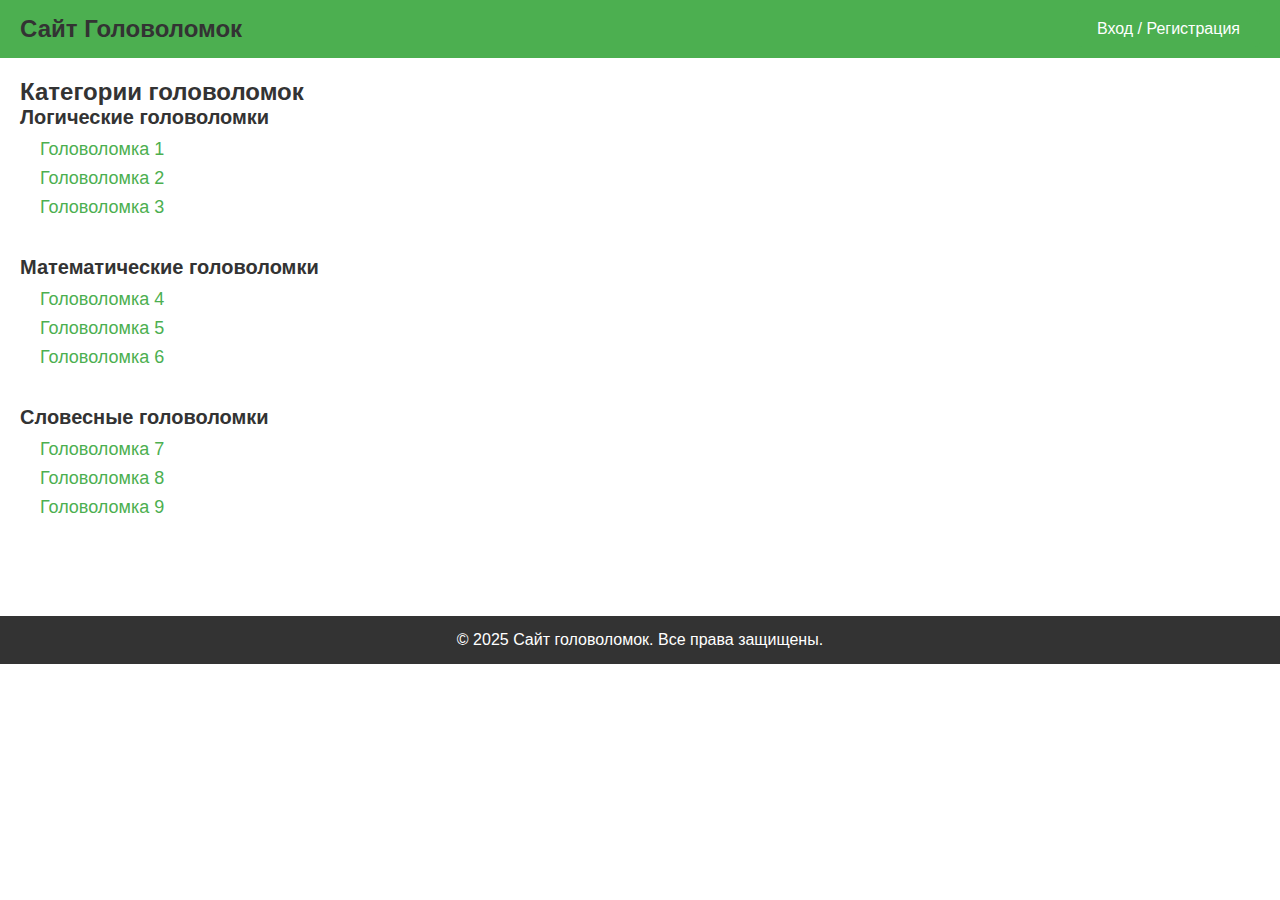
==== index.html @ 4c7f18eb "st" ====
<!DOCTYPE html>
<html lang="ru">
<head>
    <meta charset="UTF-8">
    <meta name="viewport" content="width=device-width, initial-scale=1.0">
    <title>Сайт головоломок</title>
    <link rel="stylesheet" href="start.css">
</head>
<body>
    <header>
        <div class="navbar">
            <h1>Сайт Головоломок</h1>
            <nav>
                <ul>
                    <!-- Кнопка, которая ведет либо на страницу входа, либо на страницу регистрации -->
                    <li><a href="registration.html" class="auth-btn">Вход / Регистрация</a></li>
                </ul>
            </nav>
        </div>
    </header>

    <main>
        <section class="categories">
            <h2>Категории головоломок</h2>
            <div class="category" id="logic">
                <h3>Логические головоломки</h3>
                <ul>
                    <li><a href="puzzle1.html">Головоломка 1</a></li>
                    <li><a href="puzzle2.html">Головоломка 2</a></li>
                    <li><a href="puzzle3.html">Головоломка 3</a></li>
                </ul>
            </div>

            <div class="category" id="math">
                <h3>Математические головоломки</h3>
                <ul>
                    <li><a href="puzzle4.html">Головоломка 4</a></li>
                    <li><a href="puzzle5.html">Головоломка 5</a></li>
                    <li><a href="puzzle6.html">Головоломка 6</a></li>
                </ul>
            </div>

            <div class="category" id="word">
                <h3>Словесные головоломки</h3>
                <ul>
                    <li><a href="puzzle7.html">Головоломка 7</a></li>
                    <li><a href="puzzle8.html">Головоломка 8</a></li>
                    <li><a href="puzzle9.html">Головоломка 9</a></li>
                </ul>
            </div>
        </section>
    </main>

    <footer>
        <p>&copy; 2025 Сайт головоломок. Все права защищены.</p>
    </footer>
</body>
</html>
---- start.css ----
/* Общие стили */
* {
    margin: 0;
    padding: 0;
    box-sizing: border-box;
    font-family: Arial, sans-serif;
}

/* Стили для заголовков */
h1, h2, h3 {
    color: #333;
}

/* Шапка сайта */
header {
    background-color: #4CAF50;
    color: white;
    padding: 15px 0;
}

.navbar {
    display: flex;
    justify-content: space-between;
    align-items: center;
    padding: 0 20px;
}

.navbar h1 {
    font-size: 24px;
}

nav ul {
    list-style-type: none;
}

nav ul li {
    display: inline-block;
    margin-left: 20px;
}

/* Кнопка входа / регистрации */
.auth-btn {
    background-color: #4CAF50;
    color: white;
    padding: 10px 20px;
    font-size: 16px;
    text-decoration: none;
    border: none;
    cursor: pointer;
    transition: background-color 0.3s;
    border-radius: 5px;
}

.auth-btn:hover {
    background-color: #45a049;
}

/* Основной контент */
main {
    padding: 20px;
}

.categories {
    display: flex;
    flex-direction: column;
}

.category {
    margin-bottom: 30px;
}

.category h3 {
    font-size: 20px;
    margin-bottom: 10px;
}

.category ul {
    list-style-type: none;
    padding-left: 20px;
}

.category ul li {
    margin-bottom: 8px;
}

.category ul li a {
    text-decoration: none;
    color: #4CAF50;
    font-size: 18px;
    transition: color 0.3s;
}

.category ul li a:hover {
    color: #333;
}

/* Подвал */
footer {
    background-color: #333;
    color: white;
    text-align: center;
    padding: 15px;
    margin-top: 40px;
}
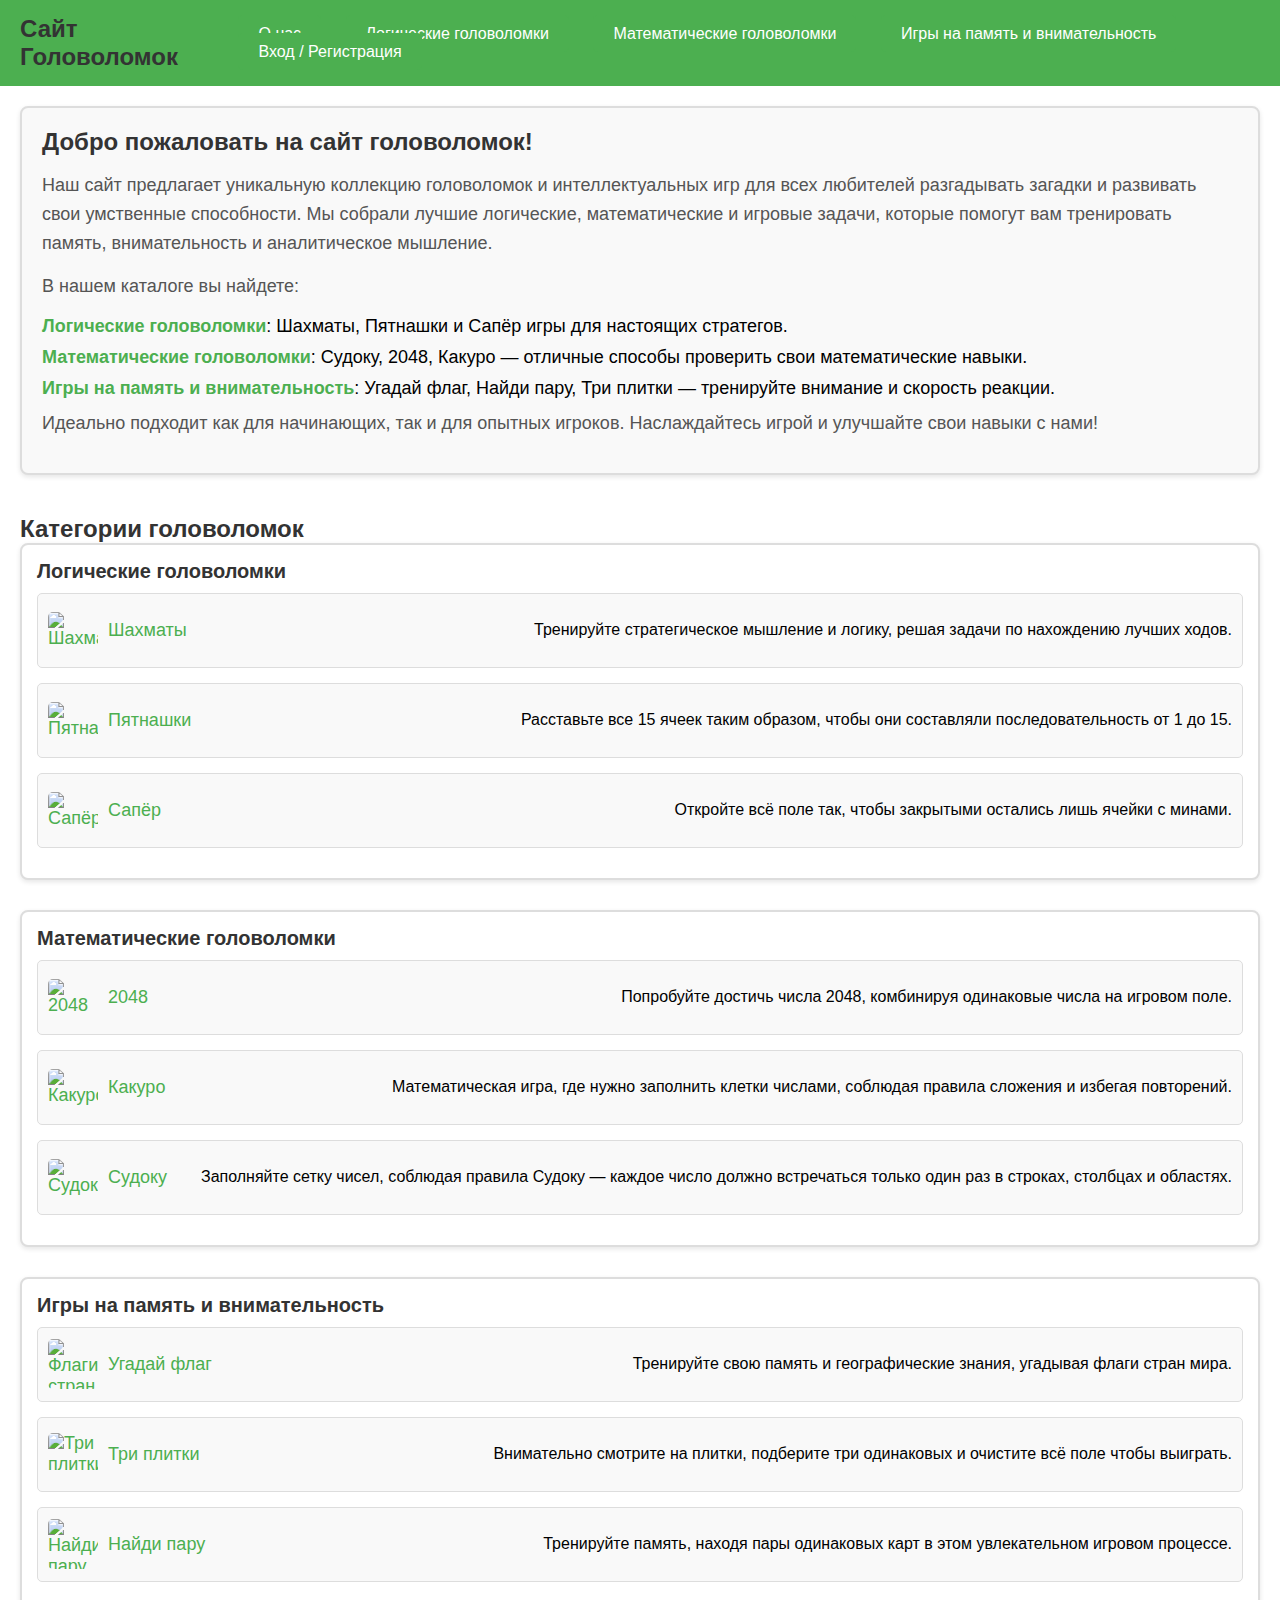
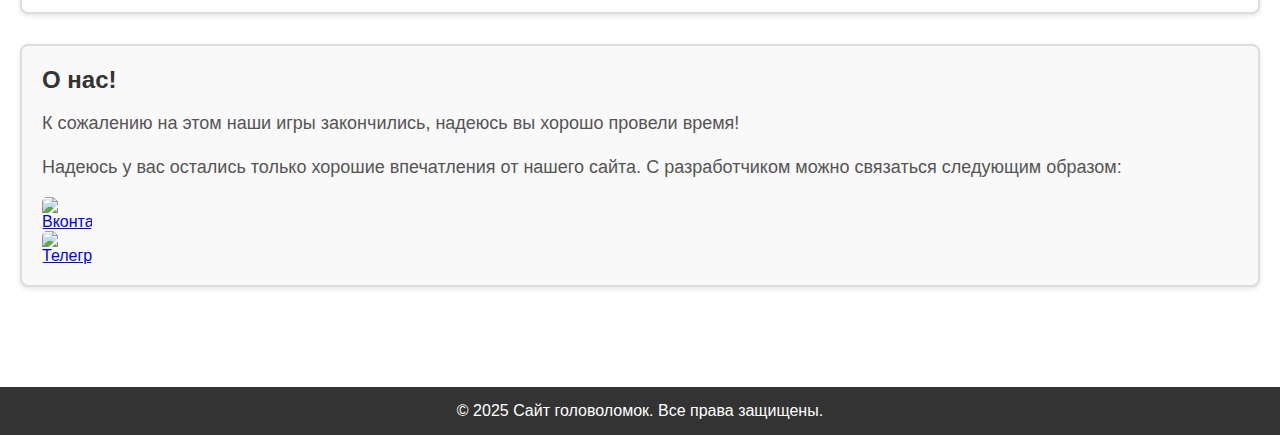
==== commit 43c3d0d1: "home" ====
--- a/index.html
+++ b/index.html
@@ -12,42 +12,119 @@
             <h1>Сайт Головоломок</h1>
             <nav>
                 <ul>
+                    <li><a href="#about" class="btn">О нас</a></li>
+                    <li><a href="#logic" class="btn">Логические головоломки</a></li>
+                    <li><a href="#math" class="btn">Математические головоломки</a></li>
+                    <li><a href="#memory" class="btn">Игры на память и внимательность</a></li>
                     <!-- Кнопка, которая ведет либо на страницу входа, либо на страницу регистрации -->
-                    <li><a href="registration.html" class="auth-btn">Вход / Регистрация</a></li>
+                    <li><a href="registration.html" class="btn">Вход / Регистрация</a></li>
                 </ul>
             </nav>
         </div>
     </header>
 
     <main>
+        <section class="description">
+            <h2>Добро пожаловать на сайт головоломок!</h2>
+            <p>Наш сайт предлагает уникальную коллекцию головоломок и интеллектуальных игр для всех любителей разгадывать загадки и развивать свои умственные способности. Мы собрали лучшие логические, математические и игровые задачи, которые помогут вам тренировать память, внимательность и аналитическое мышление.</p>
+            <p>В нашем каталоге вы найдете:</p>
+            <ul>
+                <li><strong>Логические головоломки</strong>: Шахматы, Пятнашки и Сапёр игры для настоящих стратегов.</li>
+                <li><strong>Математические головоломки</strong>: Судоку, 2048, Какуро — отличные способы проверить свои математические навыки.</li>
+                <li><strong>Игры на память и внимательность</strong>: Угадай флаг, Найди пару, Три плитки — тренируйте внимание и скорость реакции.</li>
+            </ul>
+            <p>Идеально подходит как для начинающих, так и для опытных игроков. Наслаждайтесь игрой и улучшайте свои навыки с нами!</p>
+        </section>
         <section class="categories">
             <h2>Категории головоломок</h2>
             <div class="category" id="logic">
                 <h3>Логические головоломки</h3>
                 <ul>
-                    <li><a href="puzzle1.html">Головоломка 1</a></li>
-                    <li><a href="puzzle2.html">Головоломка 2</a></li>
-                    <li><a href="puzzle3.html">Головоломка 3</a></li>
+                    <li>
+                        <a href="https://lichess.org/training/daily">
+                        <img src="https://cdn-icons-png.flaticon.com/512/4363/4363846.png" alt="Шахматы" class="img">Шахматы
+                        </a>
+                        <p>Тренируйте стратегическое мышление и логику, решая задачи по нахождению лучших ходов.</p>
+                    </li>
+                    <li>
+                        <a href="https://tictactoefree.com/ru/pyatnashki/">
+                        <img src="https://book.etudes.ru/.data/illustrations/2pyatnashki03@fhd.jpg" alt="Пятнашки" class="img">Пятнашки
+                        </a>
+                        <p>Расставьте все 15 ячеек таким образом, чтобы они составляли последовательность от 1 до 15.</p>
+                    </li>
+                    <li>
+                        <a href="https://www.minesweeperonline.com/">
+                        <img src="https://cdn-icons-png.flaticon.com/512/173/173473.png" alt="Сапёр" class="img">Сапёр
+                        </a>
+                        <p>Откройте всё поле так, чтобы закрытыми остались лишь ячейки с минами.</p>
+                    </li>
                 </ul>
             </div>
 
             <div class="category" id="math">
                 <h3>Математические головоломки</h3>
                 <ul>
-                    <li><a href="puzzle4.html">Головоломка 4</a></li>
-                    <li><a href="puzzle5.html">Головоломка 5</a></li>
-                    <li><a href="puzzle6.html">Головоломка 6</a></li>
+                    <li>
+                        <a href="https://2048game.com/">
+                        <img src="https://static-00.iconduck.com/assets.00/2048-icon-507x512-ihtslozc.png" alt="2048" class="img">2048
+                        </a>
+                        <p>Попробуйте достичь числа 2048, комбинируя одинаковые числа на игровом поле.</p>
+                    </li>
+                    <li>
+                        <a href="https://www.kakuro.com/">
+                        <img src="https://grandgames.net/img/ag/kakuro.png" alt="Какуро" class="img">Какуро
+                        </a>
+                        <p>Математическая игра, где нужно заполнить клетки числами, соблюдая правила сложения и избегая повторений.</p>
+                    </li>
+                    <li>
+                        <a href="https://sudoku.com/">
+                        <img src="https://icons.iconarchive.com/icons/alecive/flatwoken/128/Apps-Sudoku-icon.png" alt="Судоку" class="img">Судоку
+                        </a>
+                        <p>Заполняйте сетку чисел, соблюдая правила Судоку — каждое число должно встречаться только один раз в строках, столбцах и областях.</p>
+                    </li>
                 </ul>
             </div>
 
-            <div class="category" id="word">
-                <h3>Словесные головоломки</h3>
+            <div class="category" id="memory">
+                <h3>Игры на память и внимательность</h3>
                 <ul>
-                    <li><a href="puzzle7.html">Головоломка 7</a></li>
-                    <li><a href="puzzle8.html">Головоломка 8</a></li>
-                    <li><a href="puzzle9.html">Головоломка 9</a></li>
+                    <li>
+                        <a href="https://yandex.ru/games/app/182765">
+                        <img src="https://th.bing.com/th/id/OIP.Bm9vMMerxbsxDskgeXlMBwHaEW?rs=1&pid=ImgDetMain" alt="Флаги стран" class="img">Угадай флаг
+                        </a>
+                        <p>Тренируйте свою память и географические знания, угадывая флаги стран мира.</p>
+                    </li>
+                    <li>
+                        <a href="https://yandex.ru/games/app/387959">
+                        <img src="https://grandgames.net/img/ag/tiles3.png" alt="Три плитки" class="img">Три плитки
+                        </a>
+                        <p>Внимательно смотрите на плитки, подберите три одинаковых и очистите всё поле чтобы выиграть.</p>
+                    </li>
+                    <li>
+                        <a href="https://yandex.ru/games/app/184907">
+                        <img src="https://avatars.mds.yandex.net/get-games/6300668/2a0000017ff2a81f7ea2ede1347f030f9e3b/pjpg160x160" alt="Найди пару" class="img">Найди пару
+                        </a>
+                        <p>Тренируйте память, находя пары одинаковых карт в этом увлекательном игровом процессе.</p>
+                    </li>
                 </ul>
             </div>
+        </section>
+        <section class = "about" id="about">
+            <h2>О нас!</h2>
+            <p>К сожалению на этом наши игры закончились, надеюсь вы хорошо провели время!</p>
+            <p>Надеюсь у вас остались только хорошие впечатления от нашего сайта. С разработчиком можно связаться следующим образом:</p>
+            <ul>
+                <li>
+                    <a href="https://vk.com/id169563238">
+                        <img src="https://img.freepik.com/vetores-premium/icone-vkontakte-de-distintivo-moderno_578229-170.jpg" alt="Вконтакте" class="img">
+                    </a>
+                </li>
+                <li>
+                    <a href="https://web.telegram.org/k/#netidk">
+                        <img src="https://pngimg.com/uploads/telegram/small/telegram_PNG33.png" alt="Телеграмм" class="img">
+                    </a>
+                </li>
+            </ul>
         </section>
     </main>
 
--- a/start.css
+++ b/start.css
@@ -4,6 +4,10 @@
     padding: 0;
     box-sizing: border-box;
     font-family: Arial, sans-serif;
+}
+
+html {
+    scroll-behavior: smooth;
 }
 
 /* Стили для заголовков */
@@ -39,7 +43,7 @@
 }
 
 /* Кнопка входа / регистрации */
-.auth-btn {
+.btn {
     background-color: #4CAF50;
     color: white;
     padding: 10px 20px;
@@ -51,7 +55,7 @@
     border-radius: 5px;
 }
 
-.auth-btn:hover {
+.btn:hover {
     background-color: #45a049;
 }
 
@@ -67,6 +71,11 @@
 
 .category {
     margin-bottom: 30px;
+    padding: 15px;
+    border: 2px solid #ddd;  /* Легкая обводка */
+    border-radius: 8px;  /* Округленные углы */
+    background-color: #fff;  /* Белый фон для категорий */
+    box-shadow: 0 2px 5px rgba(0, 0, 0, 0.1); /* Легкая тень для эффекта */
 }
 
 .category h3 {
@@ -74,25 +83,47 @@
     margin-bottom: 10px;
 }
 
-.category ul {
-    list-style-type: none;
-    padding-left: 20px;
+ul {
+    list-style-type: none;  /* Убираем точки перед элементами */
+    padding-left: 0;  /* Убираем отступы слева */
 }
 
 .category ul li {
-    margin-bottom: 8px;
+    display: flex;
+    justify-content: space-between; /* Элементы равномерно распределены по горизонтали */
+    align-items: center; /* Элементы выровнены по вертикали */
+    min-height: 75px;
+    margin-bottom: 15px;
+    padding: 10px;
+    border: 1px solid #ddd;  /* Обводка вокруг каждой игры */
+    border-radius: 5px;  /* Округленные углы */
+    background-color: #f9f9f9;  /* Светлый фон для каждой игры */
+    transition: background-color 0.3s;  /* Плавное изменение фона при наведении */
+}
+
+.category ul li:hover {
+    background-color: #e8e8e8;  /* Фон меняется при наведении */
 }
 
 .category ul li a {
     text-decoration: none;
     color: #4CAF50;
     font-size: 18px;
-    transition: color 0.3s;
+    display: flex;
+    align-items: center;  /* Выравнивание изображения и текста по центру */
 }
 
 .category ul li a:hover {
     color: #333;
 }
+
+.img {
+    margin-right: 10px;
+    max-width: 50px;  /* Ограничиваем размер изображения */
+    max-height: 50px;
+    border-radius: 5px;
+}
+
 
 /* Подвал */
 footer {
@@ -102,3 +133,65 @@
     padding: 15px;
     margin-top: 40px;
 }
+
+
+
+/* Стили для описания */
+.description {
+    background-color: #f9f9f9;  /* Светлый фон для описания */
+    padding: 20px;
+    margin-bottom: 40px;
+    border-radius: 8px; /* Округленные углы */
+    border: 2px solid #ddd;
+    box-shadow: 0 2px 5px rgba(0, 0, 0, 0.1); /* Легкая тень */
+}
+
+.description h2 {
+    font-size: 24px;
+    color: #333;
+    margin-bottom: 15px;
+}
+
+.description p {
+    font-size: 18px;
+    color: #555;
+    line-height: 1.6;
+    margin-bottom: 15px;
+}
+
+.description ul {
+    list-style-type: none;
+    padding-left: 0;
+}
+
+.description ul li {
+    font-size: 18px;
+    margin-bottom: 10px;
+}
+
+.description ul li strong {
+    color: #4CAF50;  /* Выделение заголовков разделов */
+}
+
+/* Стили для описания */
+.about {
+    background-color: #f9f9f9;  /* Светлый фон для описания */
+    padding: 20px;
+    margin-bottom: 40px;
+    border-radius: 8px; /* Округленные углы */
+    border: 2px solid #ddd;
+    box-shadow: 0 2px 5px rgba(0, 0, 0, 0.1); /* Легкая тень */
+}
+
+.about h2 {
+    font-size: 24px;
+    color: #333;
+    margin-bottom: 15px;
+}
+
+.about p {
+    font-size: 18px;
+    color: #555;
+    line-height: 1.6;
+    margin-bottom: 15px;
+}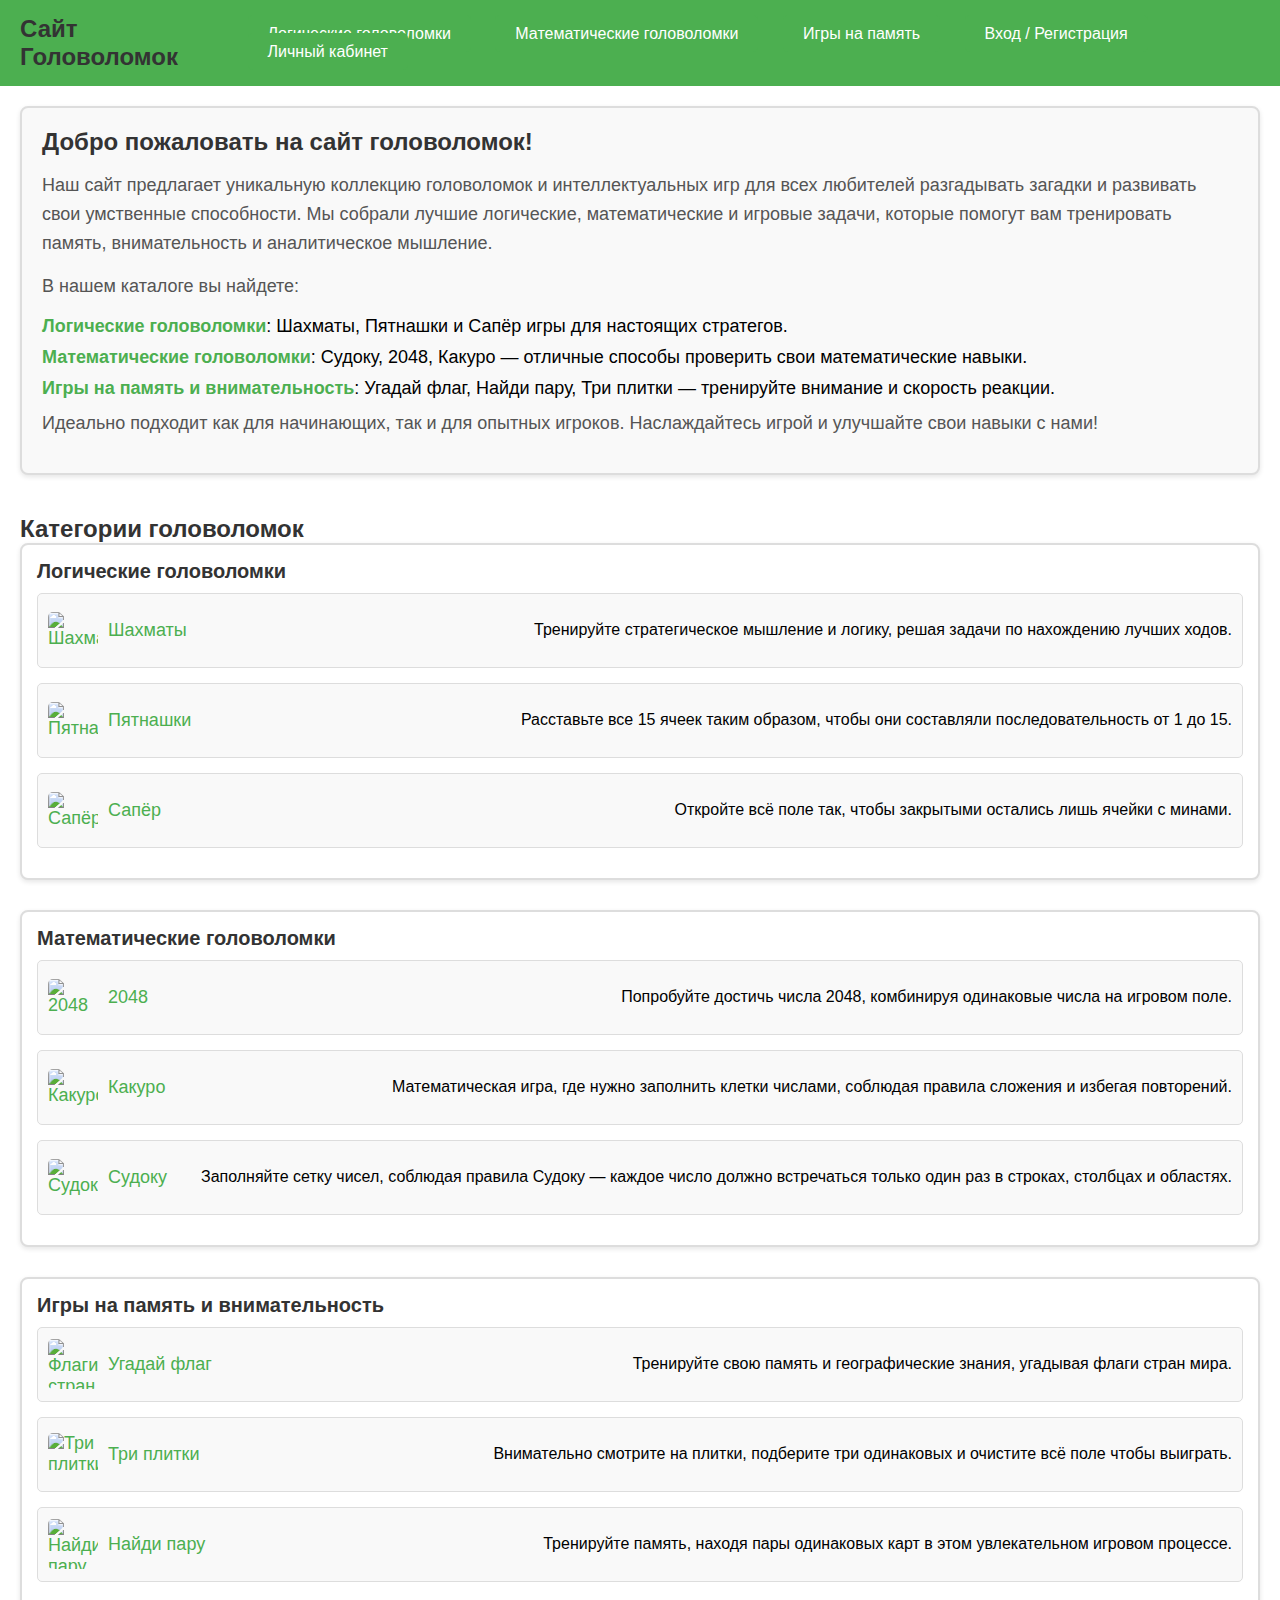
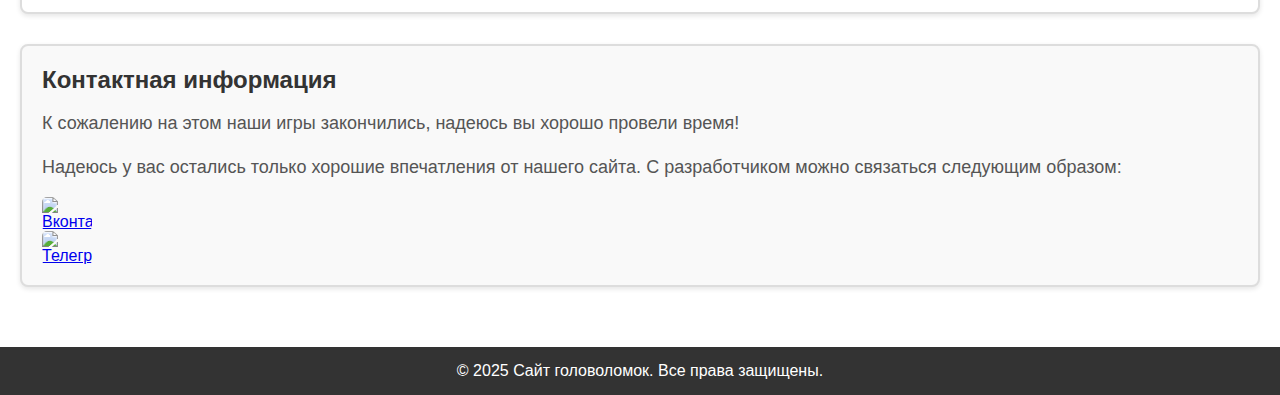
==== commit db6ea9f8: "fin" ====
--- a/index.html
+++ b/index.html
@@ -12,12 +12,12 @@
             <h1>Сайт Головоломок</h1>
             <nav>
                 <ul>
-                    <li><a href="#about" class="btn">О нас</a></li>
                     <li><a href="#logic" class="btn">Логические головоломки</a></li>
                     <li><a href="#math" class="btn">Математические головоломки</a></li>
-                    <li><a href="#memory" class="btn">Игры на память и внимательность</a></li>
+                    <li><a href="#memory" class="btn">Игры на память</a></li>
                     <!-- Кнопка, которая ведет либо на страницу входа, либо на страницу регистрации -->
                     <li><a href="registration.html" class="btn">Вход / Регистрация</a></li>
+                    <li><a href="profile.html" class="btn">Личный кабинет</a></li>
                 </ul>
             </nav>
         </div>
@@ -110,7 +110,7 @@
             </div>
         </section>
         <section class = "about" id="about">
-            <h2>О нас!</h2>
+            <h2>Контактная информация</h2>
             <p>К сожалению на этом наши игры закончились, надеюсь вы хорошо провели время!</p>
             <p>Надеюсь у вас остались только хорошие впечатления от нашего сайта. С разработчиком можно связаться следующим образом:</p>
             <ul>
--- a/start.css
+++ b/start.css
@@ -131,7 +131,8 @@
     color: white;
     text-align: center;
     padding: 15px;
-    margin-top: 40px;
+    margin-top: auto;
+    width: 100%;
 }
 
 
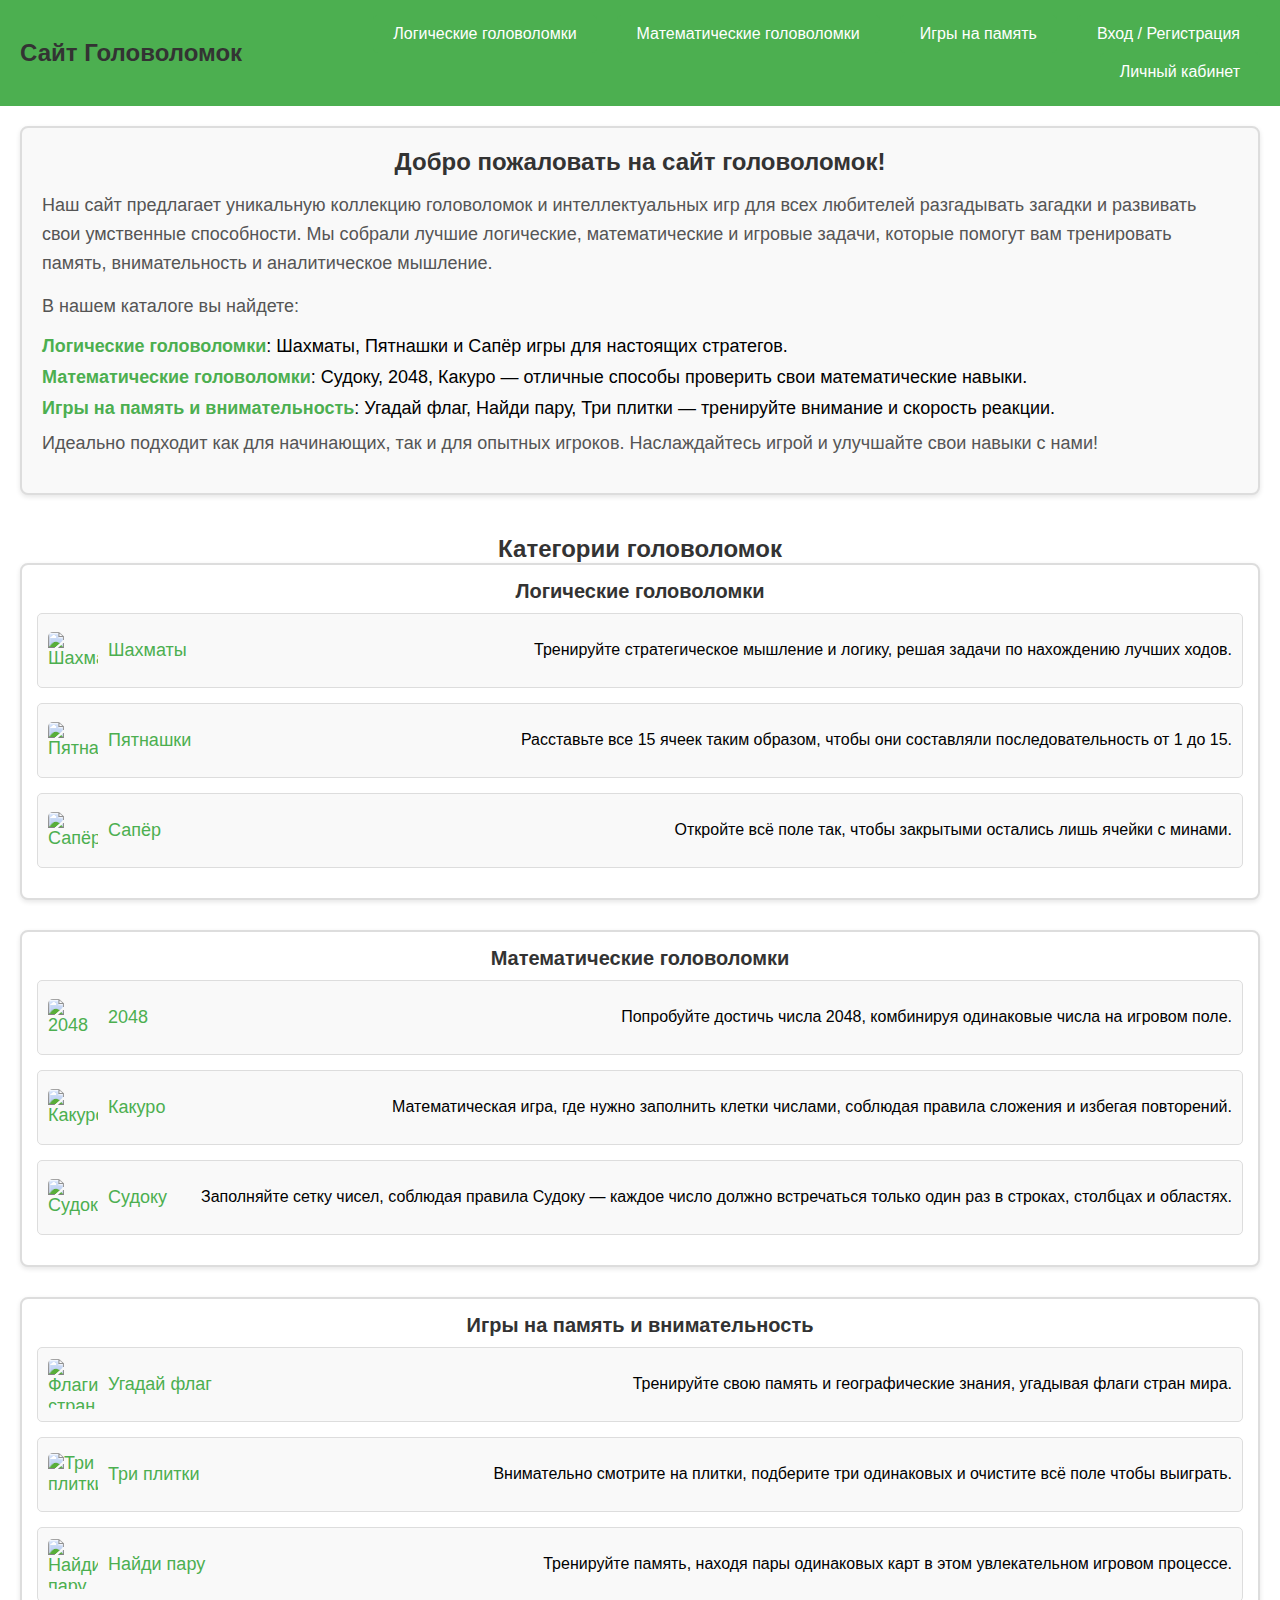
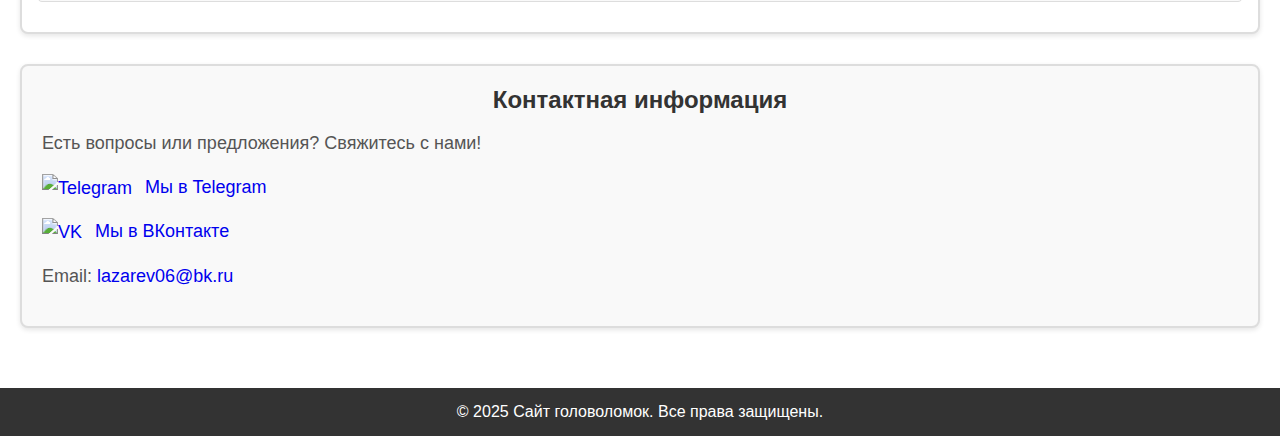
==== commit 7f932236: "adapt" ====
--- a/index.html
+++ b/index.html
@@ -109,22 +109,22 @@
                 </ul>
             </div>
         </section>
-        <section class = "about" id="about">
+        <section class="about" id="about">
             <h2>Контактная информация</h2>
-            <p>К сожалению на этом наши игры закончились, надеюсь вы хорошо провели время!</p>
-            <p>Надеюсь у вас остались только хорошие впечатления от нашего сайта. С разработчиком можно связаться следующим образом:</p>
-            <ul>
-                <li>
-                    <a href="https://vk.com/id169563238">
-                        <img src="https://img.freepik.com/vetores-premium/icone-vkontakte-de-distintivo-moderno_578229-170.jpg" alt="Вконтакте" class="img">
-                    </a>
-                </li>
-                <li>
-                    <a href="https://web.telegram.org/k/#netidk">
-                        <img src="https://pngimg.com/uploads/telegram/small/telegram_PNG33.png" alt="Телеграмм" class="img">
-                    </a>
-                </li>
-            </ul>
+            <p>Есть вопросы или предложения? Свяжитесь с нами!</p>
+            
+            <p>
+                <a href="#" class="social-link">
+                    <img src="https://img2.pngdownload.id/20180723/zw/kisspng-telegram-logo-computer-icons-telegram-5b567c478963f4.8665516815323945675628.jpg" alt="Telegram" class="icon"> Мы в Telegram
+                </a>
+            </p>
+            <p>
+                <a href="#" class="social-link">
+                    <img src="https://mona.media/wp-content/uploads/2017/06/VK.png" alt="VK" class="icon"> Мы в ВКонтакте
+                </a>
+            </p>
+        
+            <p>Email: <a href="#" class="email-link">lazarev06@bk.ru</a></p>
         </section>
     </main>
 
--- a/start.css
+++ b/start.css
@@ -11,8 +11,12 @@
 }
 
 /* Стили для заголовков */
-h1, h2, h3 {
-    color: #333;
+h1{
+    color: #333;
+}
+h2, h3{
+    color: #333;
+    text-align: center;
 }
 
 /* Шапка сайта */
@@ -20,6 +24,7 @@
     background-color: #4CAF50;
     color: white;
     padding: 15px 0;
+    height: auto;
 }
 
 .navbar {
@@ -31,14 +36,21 @@
 
 .navbar h1 {
     font-size: 24px;
+    flex: 0 0 auto;
+    margin: 0;
 }
 
 nav ul {
     list-style-type: none;
+    display: flex;
+    flex-wrap: wrap;
+    justify-content: flex-end;
+    padding: 0;
+    margin: 0;
+    flex: 1 1 auto;
 }
 
 nav ul li {
-    display: inline-block;
     margin-left: 20px;
 }
 
@@ -53,6 +65,8 @@
     cursor: pointer;
     transition: background-color 0.3s;
     border-radius: 5px;
+    display: inline-block;
+    text-align: center;
 }
 
 .btn:hover {
@@ -122,8 +136,13 @@
     max-width: 50px;  /* Ограничиваем размер изображения */
     max-height: 50px;
     border-radius: 5px;
-}
-
+    transition: 0.5s ease;
+    vertical-align: middle;
+}
+.img:hover{
+    scale: 1.2;
+
+}
 
 /* Подвал */
 footer {
@@ -135,8 +154,6 @@
     width: 100%;
 }
 
-
-
 /* Стили для описания */
 .description {
     background-color: #f9f9f9;  /* Светлый фон для описания */
@@ -195,4 +212,63 @@
     color: #555;
     line-height: 1.6;
     margin-bottom: 15px;
-}+}
+.icon {
+    width: 50px;
+    height: 50px;
+    margin-right: 8px;
+    vertical-align: middle;
+}
+.social-link, .email-link{
+    text-decoration: none;
+}
+
+/* Адаптивность */
+
+/* Планшеты (от 768px до 1199px) */
+@media (max-width: 1199px) and (min-width: 768px) {
+    .navbar {
+        flex-wrap: wrap;
+        justify-content: space-between;
+    }
+
+    nav ul li {
+        margin: 5px;
+    }
+
+    .btn {
+        padding: 8px 16px;
+        font-size: 14px;
+    }
+}
+
+/* Мобильные устройства (меньше 768px) */
+@media (max-width: 767px) {
+    .navbar {
+        flex-wrap: wrap;
+        justify-content: space-between;
+    }
+
+    nav ul {
+        flex-direction: column;
+        gap: 10px;
+    }
+
+    nav ul li {
+        margin: 5px 0;
+    }
+
+    .btn {
+        padding: 5px 10px;
+        font-size: 12px;
+    }
+
+    .img {
+        max-width: 40px;
+        max-height: 40px;
+    }
+
+    .description p, .description ul li {
+        font-size: 16px;
+    }
+}
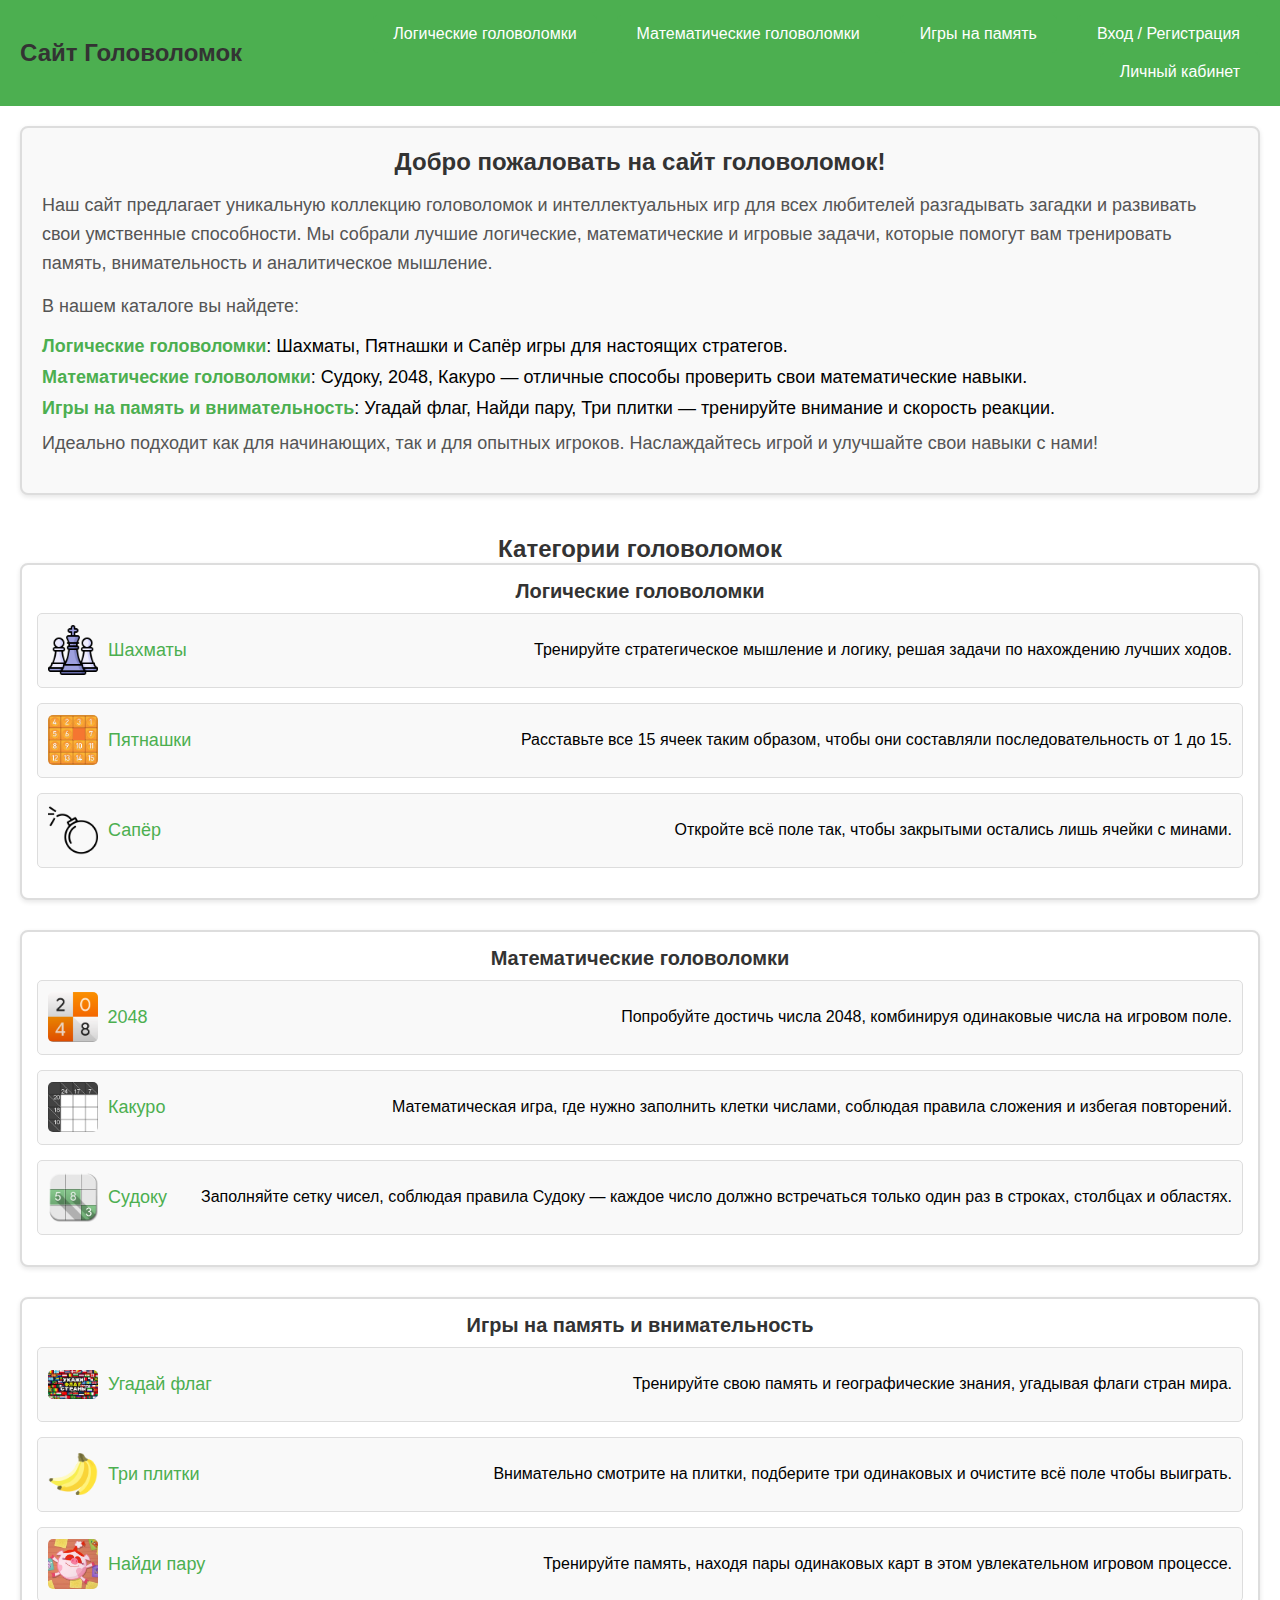
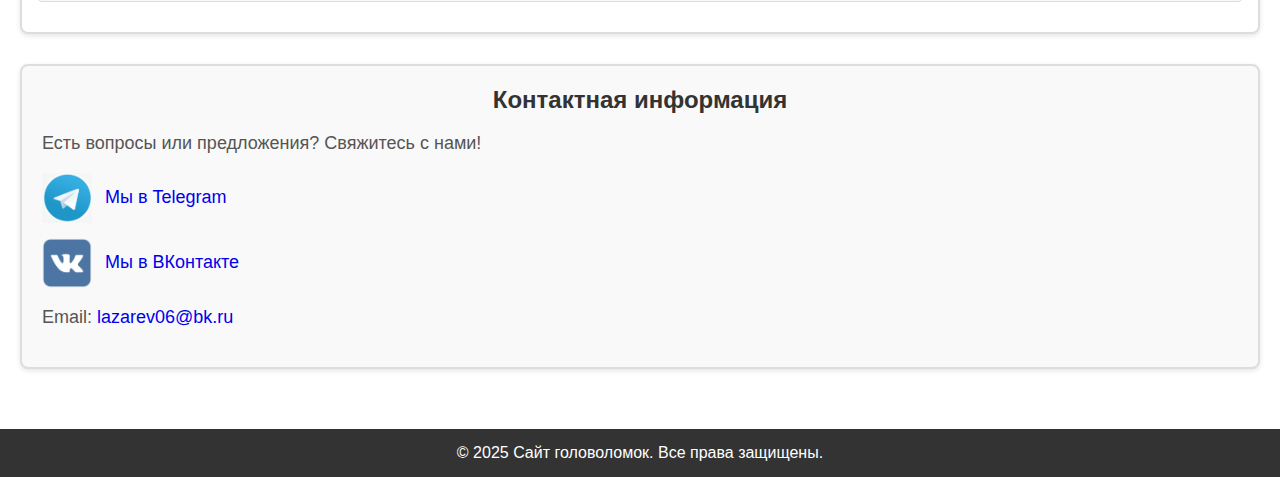
==== commit 3690d0f1: "f" ====
--- a/index.html
+++ b/index.html
@@ -42,19 +42,19 @@
                 <ul>
                     <li>
                         <a href="https://lichess.org/training/daily">
-                        <img src="https://cdn-icons-png.flaticon.com/512/4363/4363846.png" alt="Шахматы" class="img">Шахматы
+                        <img src="images/chess.png" alt="Шахматы" class="img">Шахматы
                         </a>
                         <p>Тренируйте стратегическое мышление и логику, решая задачи по нахождению лучших ходов.</p>
                     </li>
                     <li>
                         <a href="https://tictactoefree.com/ru/pyatnashki/">
-                        <img src="https://book.etudes.ru/.data/illustrations/2pyatnashki03@fhd.jpg" alt="Пятнашки" class="img">Пятнашки
+                        <img src="images/pyat.jpg" alt="Пятнашки" class="img">Пятнашки
                         </a>
                         <p>Расставьте все 15 ячеек таким образом, чтобы они составляли последовательность от 1 до 15.</p>
                     </li>
                     <li>
                         <a href="https://www.minesweeperonline.com/">
-                        <img src="https://cdn-icons-png.flaticon.com/512/173/173473.png" alt="Сапёр" class="img">Сапёр
+                        <img src="images/saper.png" alt="Сапёр" class="img">Сапёр
                         </a>
                         <p>Откройте всё поле так, чтобы закрытыми остались лишь ячейки с минами.</p>
                     </li>
@@ -66,19 +66,19 @@
                 <ul>
                     <li>
                         <a href="https://2048game.com/">
-                        <img src="https://static-00.iconduck.com/assets.00/2048-icon-507x512-ihtslozc.png" alt="2048" class="img">2048
+                        <img src="images/2048.png" alt="2048" class="img">2048
                         </a>
                         <p>Попробуйте достичь числа 2048, комбинируя одинаковые числа на игровом поле.</p>
                     </li>
                     <li>
                         <a href="https://www.kakuro.com/">
-                        <img src="https://grandgames.net/img/ag/kakuro.png" alt="Какуро" class="img">Какуро
+                        <img src="images/kakuro.png" alt="Какуро" class="img">Какуро
                         </a>
                         <p>Математическая игра, где нужно заполнить клетки числами, соблюдая правила сложения и избегая повторений.</p>
                     </li>
                     <li>
                         <a href="https://sudoku.com/">
-                        <img src="https://icons.iconarchive.com/icons/alecive/flatwoken/128/Apps-Sudoku-icon.png" alt="Судоку" class="img">Судоку
+                        <img src="images/sudoku.png" alt="Судоку" class="img">Судоку
                         </a>
                         <p>Заполняйте сетку чисел, соблюдая правила Судоку — каждое число должно встречаться только один раз в строках, столбцах и областях.</p>
                     </li>
@@ -90,19 +90,19 @@
                 <ul>
                     <li>
                         <a href="https://yandex.ru/games/app/182765">
-                        <img src="https://th.bing.com/th/id/OIP.Bm9vMMerxbsxDskgeXlMBwHaEW?rs=1&pid=ImgDetMain" alt="Флаги стран" class="img">Угадай флаг
+                        <img src="images/flag.jfif" alt="Флаги стран" class="img">Угадай флаг
                         </a>
                         <p>Тренируйте свою память и географические знания, угадывая флаги стран мира.</p>
                     </li>
                     <li>
                         <a href="https://yandex.ru/games/app/387959">
-                        <img src="https://grandgames.net/img/ag/tiles3.png" alt="Три плитки" class="img">Три плитки
+                        <img src="images/3v.png" alt="Три плитки" class="img">Три плитки
                         </a>
                         <p>Внимательно смотрите на плитки, подберите три одинаковых и очистите всё поле чтобы выиграть.</p>
                     </li>
                     <li>
                         <a href="https://yandex.ru/games/app/184907">
-                        <img src="https://avatars.mds.yandex.net/get-games/6300668/2a0000017ff2a81f7ea2ede1347f030f9e3b/pjpg160x160" alt="Найди пару" class="img">Найди пару
+                        <img src="images/pam.webp" alt="Найди пару" class="img">Найди пару
                         </a>
                         <p>Тренируйте память, находя пары одинаковых карт в этом увлекательном игровом процессе.</p>
                     </li>
@@ -115,12 +115,12 @@
             
             <p>
                 <a href="#" class="social-link">
-                    <img src="https://img2.pngdownload.id/20180723/zw/kisspng-telegram-logo-computer-icons-telegram-5b567c478963f4.8665516815323945675628.jpg" alt="Telegram" class="icon"> Мы в Telegram
+                    <img src="images/tg.jpg" alt="Telegram" class="icon"> Мы в Telegram
                 </a>
             </p>
             <p>
                 <a href="#" class="social-link">
-                    <img src="https://mona.media/wp-content/uploads/2017/06/VK.png" alt="VK" class="icon"> Мы в ВКонтакте
+                    <img src="images/vk.png" alt="VK" class="icon"> Мы в ВКонтакте
                 </a>
             </p>
         
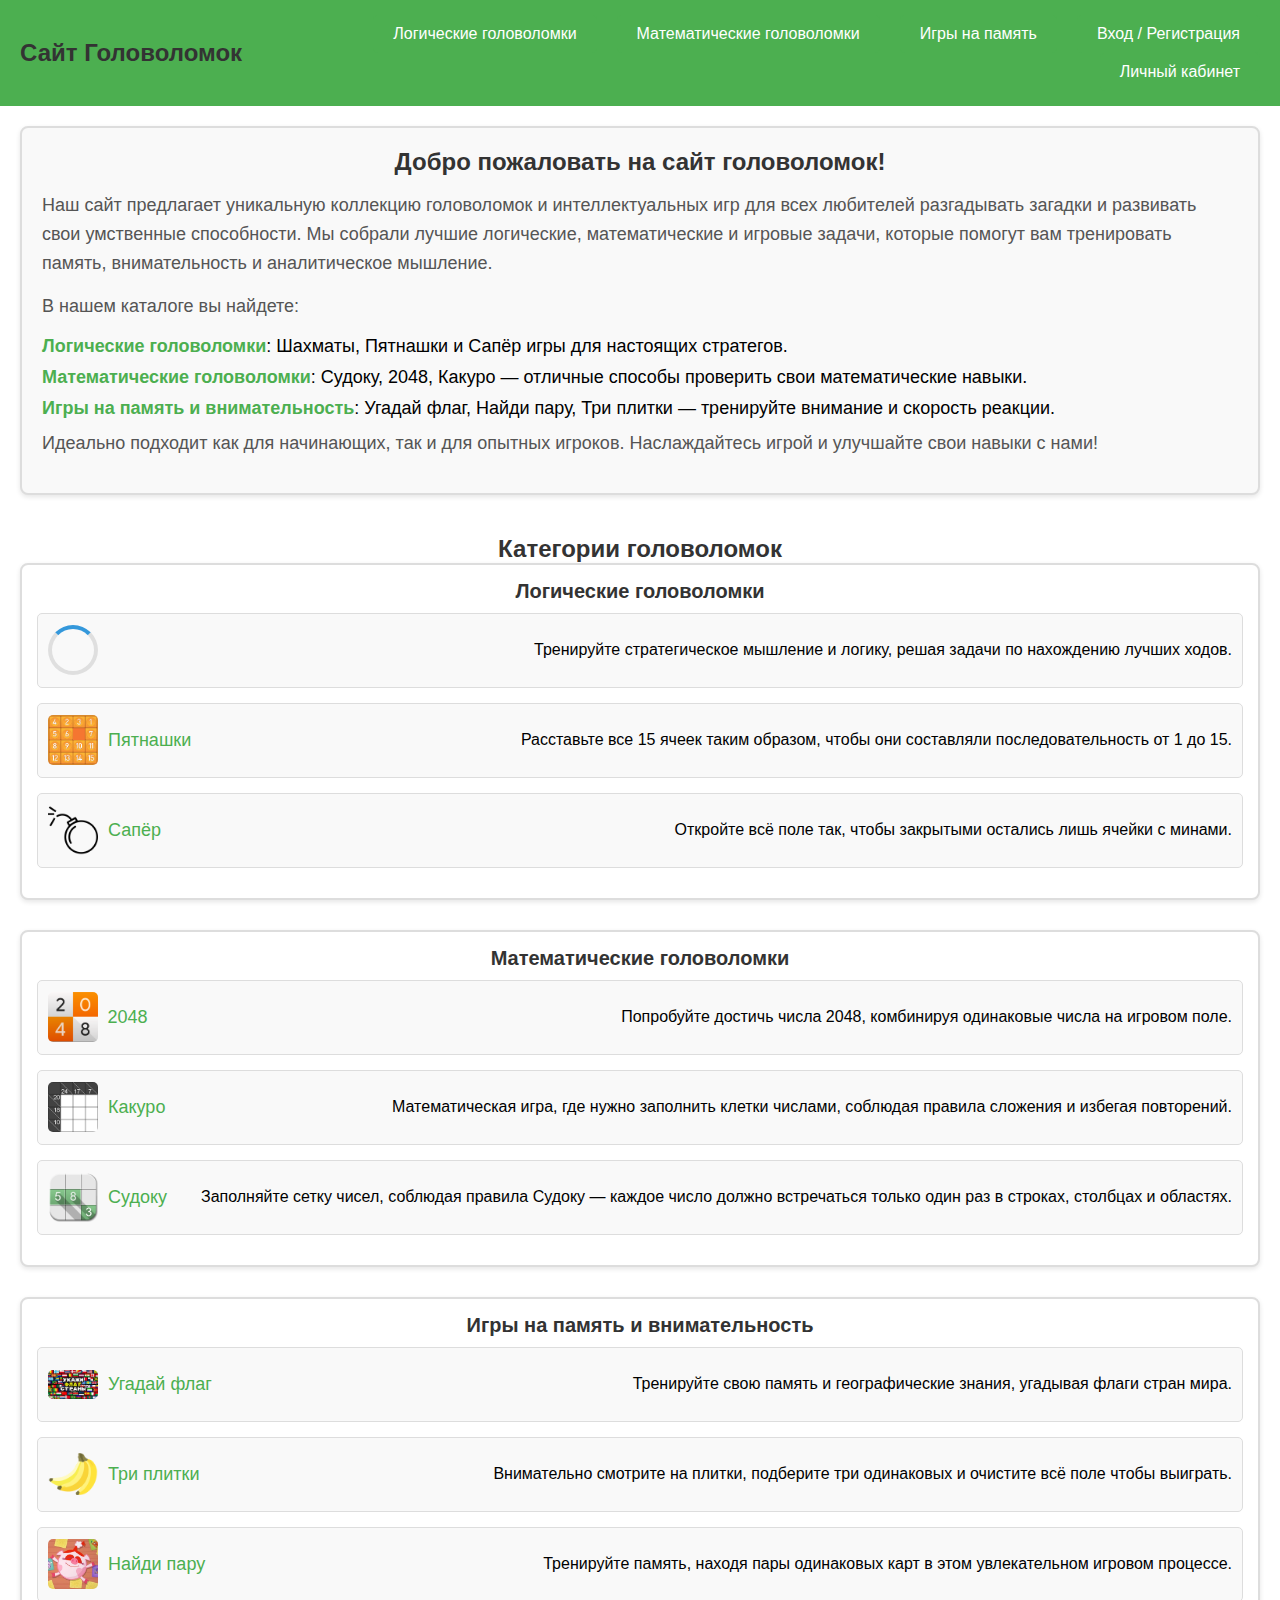
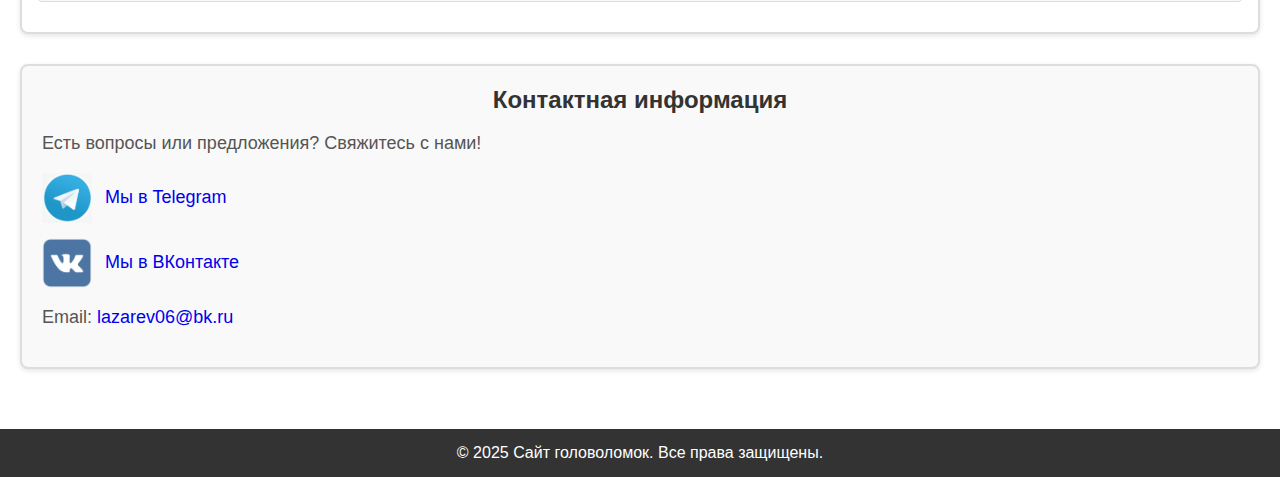
==== commit 16a096f6: "final" ====
--- a/index.html
+++ b/index.html
@@ -40,9 +40,12 @@
             <div class="category" id="logic">
                 <h3>Логические головоломки</h3>
                 <ul>
-                    <li>
+                    <li>        
+                        <div class="loader"></div>
                         <a href="https://lichess.org/training/daily">
+                        <div class="card-content">
                         <img src="images/chess.png" alt="Шахматы" class="img">Шахматы
+                        </div>
                         </a>
                         <p>Тренируйте стратегическое мышление и логику, решая задачи по нахождению лучших ходов.</p>
                     </li>
--- a/start.css
+++ b/start.css
@@ -225,50 +225,137 @@
 
 /* Адаптивность */
 
-/* Планшеты (от 768px до 1199px) */
-@media (max-width: 1199px) and (min-width: 768px) {
+/* Адаптивность для экранов до 1200px (ноутбуки, большие планшеты) */
+@media (max-width: 1200px) {
     .navbar {
         flex-wrap: wrap;
-        justify-content: space-between;
+        justify-content: center;
+        text-align: center;
+    }
+
+    nav ul {
+        flex-wrap: wrap;
+        justify-content: center;
     }
 
     nav ul li {
-        margin: 5px;
+        margin-left: 10px; /* Уменьшаем отступы в меню */
+    }
+
+    .categories {
+        display: flex;
+        flex-wrap: wrap;
+        justify-content: center;
+    }
+
+    .category {
+        width: 48%; /* Размещаем категории в две колонки */
+        margin: 10px;
+    }
+}
+
+/* Адаптивность для экранов до 768px (планшеты и мобильные устройства) */
+@media (max-width: 768px) {
+    .navbar {
+        flex-direction: column;
+        align-items: center;
+        text-align: center;
+    }
+
+    nav ul {
+        flex-direction: column; /* Делаем меню вертикальным */
+        align-items: center;
+    }
+
+    nav ul li {
+        margin-left: 0;
+        margin-bottom: 10px;
+    }
+
+    .categories {
+        flex-direction: column;
+        align-items: center;
+    }
+
+    .category {
+        width: 90%; /* Растягиваем категории на всю ширину */
+    }
+
+    .category ul li {
+        flex-direction: column;
+        align-items: center;
+        text-align: center;
+    }
+
+    .category ul li a {
+        font-size: 16px; /* Уменьшаем шрифт */
+    }
+
+    .img {
+        max-width: 50px;
+        max-height: 50px;
     }
 
     .btn {
+        font-size: 14px; /* Уменьшаем кнопки */
         padding: 8px 16px;
+    }
+
+    .description, .about {
+        padding: 10px;
+    }
+
+    .description h2, .about h2 {
+        font-size: 20px;
+    }
+
+    footer {
         font-size: 14px;
     }
 }
 
-/* Мобильные устройства (меньше 768px) */
-@media (max-width: 767px) {
-    .navbar {
-        flex-wrap: wrap;
-        justify-content: space-between;
-    }
-
-    nav ul {
-        flex-direction: column;
-        gap: 10px;
-    }
-
-    nav ul li {
-        margin: 5px 0;
-    }
-
-    .btn {
-        padding: 5px 10px;
-        font-size: 12px;
-    }
-
-    .img {
-        max-width: 40px;
-        max-height: 40px;
-    }
-
-    .description p, .description ul li {
-        font-size: 16px;
-    }
-}
+.loader {
+    border: 4px solid rgba(0, 0, 0, 0.1);
+    border-top: 4px solid #3498db;
+    border-radius: 50%;
+    width: 50px;
+    height: 50px;
+    animation: spin 2s linear infinite, fadeOut 1s forwards 2s;
+    position: absolute;
+}
+
+@keyframes spin {
+    0% {
+        transform: rotate(0deg);
+    }
+    100% {
+        transform: rotate(360deg);
+    }
+}
+
+@keyframes fadeOut {
+    0% {
+        opacity: 1;
+    }
+    100% {
+        opacity: 0;
+        visibility: hidden;
+    }
+}
+
+.card-content {
+    display: block; 
+    text-align: center;
+    opacity: 0;
+    transition: opacity 0.3s ;
+    animation: fadeIn 0.3s forwards 4s; 
+}
+
+@keyframes fadeIn {
+    0% {
+        opacity: 0;
+    }
+    100% {
+        opacity: 1;
+    }
+}